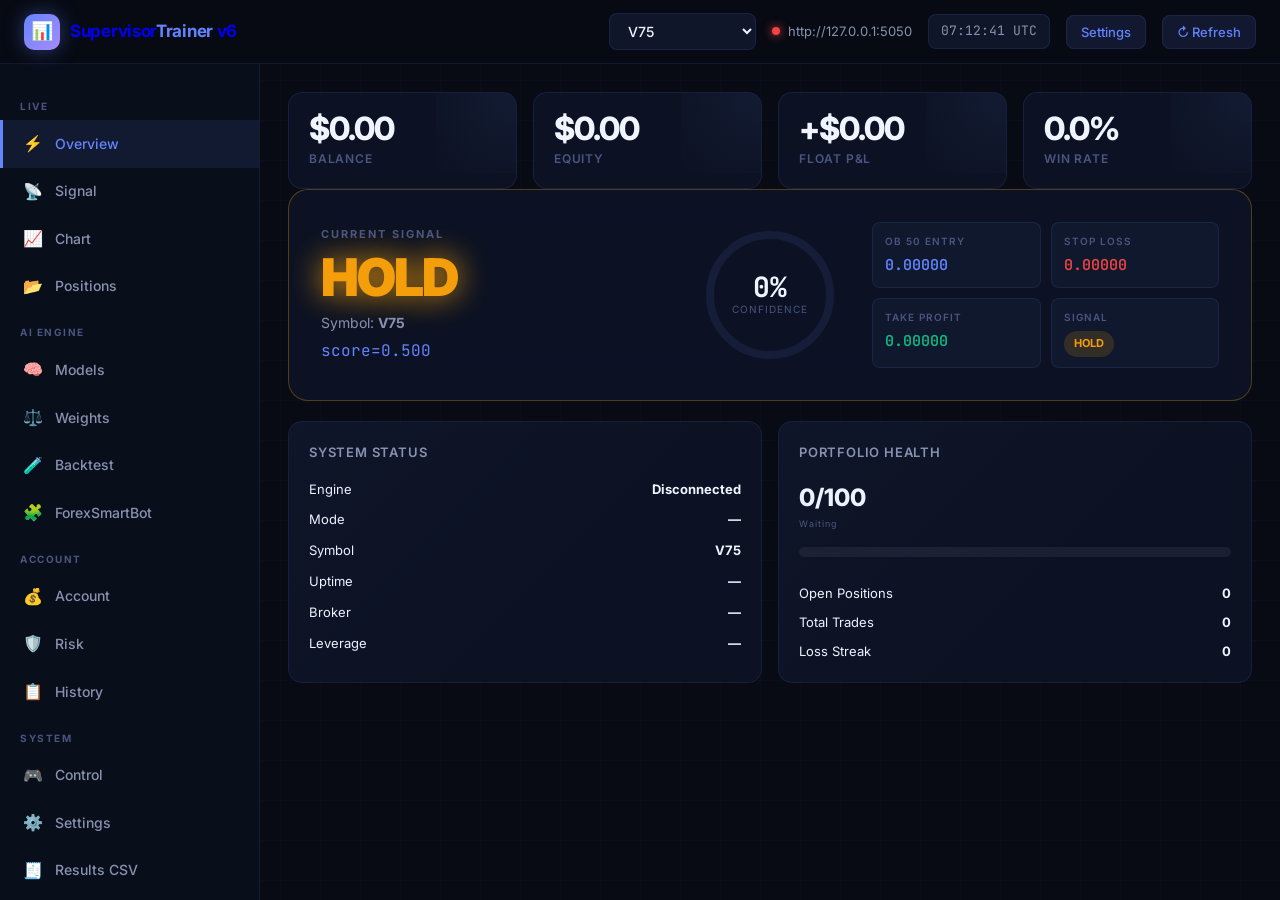
==== command_center.html @ 3c940764 "Add files via upload" ====
<!DOCTYPE html>
<html lang="en">
<head>
  <meta charset="UTF-8" />
  <meta name="viewport" content="width=device-width,initial-scale=1" />
  <title>SupervisorTrainer Command Center v6</title>
  <link rel="stylesheet" href="./style.css" />
</head>
<body>
  <nav class="navbar">
    <button class="nav-hamburger" aria-label="menu">☰</button>
    <a href="#" class="nav-logo">
      <div class="nav-logo-icon">📊</div>
      <div class="nav-logo-text">Supervisor<span>Trainer</span> v6</div>
    </a>
    <div class="nav-spacer"></div>
    <select id="nav-symbol-select" class="nav-symbol-select">
      <optgroup label="Forex">
        <option value="EURUSD">EURUSD</option><option value="GBPUSD">GBPUSD</option><option value="USDJPY">USDJPY</option><option value="GBPJPY">GBPJPY</option><option value="AUDUSD">AUDUSD</option><option value="USDCAD">USDCAD</option><option value="USDCHF">USDCHF</option><option value="NZDUSD">NZDUSD</option><option value="EURJPY">EURJPY</option><option value="EURGBP">EURGBP</option><option value="EURAUD">EURAUD</option><option value="GBPCHF">GBPCHF</option>
      </optgroup>
      <optgroup label="Metals">
        <option value="XAUUSD">XAUUSD</option><option value="XAGUSD">XAGUSD</option>
      </optgroup>
      <optgroup label="Crypto">
        <option value="BTCUSD">BTCUSD</option><option value="ETHUSD">ETHUSD</option><option value="LTCUSD">LTCUSD</option><option value="XRPUSD">XRPUSD</option><option value="SOLUSD">SOLUSD</option>
      </optgroup>
      <optgroup label="Synthetics">
        <option value="V10">V10</option><option value="V25">V25</option><option value="V50">V50</option><option value="V75" selected>V75</option><option value="V100">V100</option><option value="CRASH300">CRASH300</option><option value="BOOM300">BOOM300</option><option value="CRASH500">CRASH500</option><option value="BOOM500">BOOM500</option><option value="CRASH1000">CRASH1000</option><option value="BOOM1000">BOOM1000</option>
      </optgroup>
    </select>
    <div class="nav-status"><span class="nav-dot"></span><span id="bridge-url">http://127.0.0.1:5050</span></div>
    <div class="nav-time" id="nav-time">--:--:-- UTC</div>
    <button class="nav-refresh-btn" id="nav-settings-btn">Settings</button>
    <button class="nav-refresh-btn" id="refresh-btn">↻ Refresh</button>
  </nav>

  <aside class="sidebar">
    <div class="sidebar-section-label">Live</div>
    <div class="sidebar-item active" data-section="section-overview"><span class="si-icon">⚡</span>Overview</div>
    <div class="sidebar-item" data-section="section-signal"><span class="si-icon">📡</span>Signal</div>
    <div class="sidebar-item" data-section="section-chart"><span class="si-icon">📈</span>Chart</div>
    <div class="sidebar-item" data-section="section-positions"><span class="si-icon">📂</span>Positions</div>

    <div class="sidebar-section-label">AI Engine</div>
    <div class="sidebar-item" data-section="section-models"><span class="si-icon">🧠</span>Models</div>
    <div class="sidebar-item" data-section="section-weights"><span class="si-icon">⚖️</span>Weights</div>
    <div class="sidebar-item" data-section="section-backtest"><span class="si-icon">🧪</span>Backtest</div>
    <div class="sidebar-item" data-section="section-forexsmartbot"><span class="si-icon">🧩</span>ForexSmartBot</div>

    <div class="sidebar-section-label">Account</div>
    <div class="sidebar-item" data-section="section-account"><span class="si-icon">💰</span>Account</div>
    <div class="sidebar-item" data-section="section-risk"><span class="si-icon">🛡️</span>Risk</div>
    <div class="sidebar-item" data-section="section-history"><span class="si-icon">📋</span>History</div>

    <div class="sidebar-section-label">System</div>
    <div class="sidebar-item" data-section="section-control"><span class="si-icon">🎮</span>Control</div>
    <div class="sidebar-item" data-section="section-settings"><span class="si-icon">⚙️</span>Settings</div>
    <div class="sidebar-item" data-section="section-results"><span class="si-icon">🧾</span>Results CSV</div>
    <div class="sidebar-item" data-section="section-log"><span class="si-icon">🖥️</span>Log</div>
    <div class="sidebar-footer"><div class="sidebar-version">Fast Poll: 2s</div></div>
  </aside>

  <main class="main">
    <section id="section-overview" class="section active">
      <div class="grid-4">
        <div class="stat-tile"><div class="stat-tile-val" id="acc-balance">$0.00</div><div class="stat-tile-label">Balance</div></div>
        <div class="stat-tile"><div class="stat-tile-val" id="acc-equity">$0.00</div><div class="stat-tile-label">Equity</div></div>
        <div class="stat-tile"><div class="stat-tile-val pos" id="acc-float">+$0.00</div><div class="stat-tile-label">Float P&amp;L</div></div>
        <div class="stat-tile"><div class="stat-tile-val" id="risk-winrate">0.0%</div><div class="stat-tile-label">Win Rate</div></div>
      </div>

      <div class="hero-card hold-glow">
        <div class="hero-grid">
          <div class="hero-left">
            <div class="hero-label">Current Signal</div>
            <div class="hero-signal HOLD" id="hero-signal-text">HOLD</div>
            <div class="hero-sub">Symbol: <b id="signal-symbol">V75</b></div>
            <div class="hero-score-big" id="hero-score-big">score=0.500</div>
          </div>
          <div class="hero-center">
            <div class="conf-ring-wrap">
              <svg viewBox="0 0 140 140">
                <circle class="conf-ring-bg" cx="70" cy="70" r="60"></circle>
                <circle id="conf-ring-fill" class="conf-ring-fill yellow" cx="70" cy="70" r="60"></circle>
              </svg>
              <div class="conf-ring-inner">
                <div class="conf-ring-pct" id="conf-ring-pct">0%</div>
                <div class="conf-ring-label">CONFIDENCE</div>
              </div>
            </div>
          </div>
          <div class="hero-right">
            <div class="ict-grid">
              <div class="ict-item"><div class="ict-item-label">OB 50 ENTRY</div><div class="ict-item-val accent" id="signal-ob50">0.00000</div></div>
              <div class="ict-item"><div class="ict-item-label">STOP LOSS</div><div class="ict-item-val red" id="signal-sl">0.00000</div></div>
              <div class="ict-item"><div class="ict-item-label">TAKE PROFIT</div><div class="ict-item-val green" id="signal-tp">0.00000</div></div>
              <div class="ict-item"><div class="ict-item-label">SIGNAL</div><div id="signal-badge"><span class="badge hold">HOLD</span></div></div>
            </div>
          </div>
        </div>
      </div>

      <div class="grid-2">
        <div class="card">
          <div class="card-header"><div class="card-title">System Status</div></div>
          <div style="display:grid;gap:10px;font-size:13px">
            <div style="display:flex;justify-content:space-between"><span>Engine</span><b id="status-engine">—</b></div>
            <div style="display:flex;justify-content:space-between"><span>Mode</span><b id="status-mode">—</b></div>
            <div style="display:flex;justify-content:space-between"><span>Symbol</span><b id="status-symbol">—</b></div>
            <div style="display:flex;justify-content:space-between"><span>Uptime</span><b id="status-uptime">—</b></div>
            <div style="display:flex;justify-content:space-between"><span>Broker</span><b id="acc-broker">—</b></div>
            <div style="display:flex;justify-content:space-between"><span>Leverage</span><b id="acc-leverage">—</b></div>
          </div>
        </div>
        <div class="card">
          <div class="card-header"><div class="card-title">Portfolio Health</div></div>
          <div class="health-ring-wrap">
            <div style="flex:1">
              <div class="health-score-num" id="health-score">0/100</div>
              <div class="health-score-lbl" id="health-status">Waiting</div>
              <div class="progress-wrap"><div class="progress-track"><div id="health-bar" class="progress-fill" style="width:0%"></div></div></div>
            </div>
          </div>
          <div style="display:grid;gap:8px;font-size:13px;margin-top:10px">
            <div style="display:flex;justify-content:space-between"><span>Open Positions</span><b id="risk-openpos">0</b></div>
            <div style="display:flex;justify-content:space-between"><span>Total Trades</span><b id="risk-trades">0</b></div>
            <div style="display:flex;justify-content:space-between"><span>Loss Streak</span><b id="risk-streak">0</b></div>
          </div>
        </div>
      </div>
    </section>

    <section id="section-signal" class="section">
      <div class="grid-2">
        <div class="card"><div class="card-header"><div class="card-title">ICT Levels</div></div>
          <div class="grid-2">
            <div class="ict-item"><div class="ict-item-label">OB TOP</div><div class="ict-item-val" id="ict-obtop">0.00000</div></div>
            <div class="ict-item"><div class="ict-item-label">OB BOTTOM</div><div class="ict-item-val" id="ict-obbot">0.00000</div></div>
            <div class="ict-item"><div class="ict-item-label">OB 50</div><div class="ict-item-val accent" id="ict-ob50">0.00000</div></div>
            <div class="ict-item"><div class="ict-item-label">FVG TOP</div><div class="ict-item-val" id="ict-fvgtop">0.00000</div></div>
            <div class="ict-item"><div class="ict-item-label">FVG BOTTOM</div><div class="ict-item-val" id="ict-fvgbot">0.00000</div></div>
            <div class="ict-item"><div class="ict-item-label">BOS</div><div class="ict-item-val yellow" id="ict-bos">—</div></div>
            <div class="ict-item"><div class="ict-item-label">SL</div><div class="ict-item-val red" id="ict-sl">0.00000</div></div>
            <div class="ict-item"><div class="ict-item-label">TP</div><div class="ict-item-val green" id="ict-tp">0.00000</div></div>
          </div>
        </div>
        <div class="card"><div class="card-header"><div class="card-title">Model Confidence</div></div><div id="model-confidence"></div></div>
      </div>
    </section>

    <section id="section-chart" class="section">
      <div class="card">
        <div class="card-header">
          <div class="card-title">Deriv Chart - Auto switches with selected market</div>
          <button class="btn btn-ghost btn-sm" id="chart-save-template-btn">Save Template</button>
          <button class="btn btn-ghost btn-sm" id="chart-download-template-btn">Download Template</button>
          <label class="btn btn-ghost btn-sm chart-upload-btn">
            Upload Template
            <input type="file" id="chart-upload-template-input" accept=".json,application/json" />
          </label>
          <button class="btn btn-primary btn-sm" id="chart-open-new-tab-btn">Open Deriv</button>
        </div>
        <p class="chart-note">For cross-device drawings, paste your Deriv shared layout URL in Settings. This dashboard will keep and restore it.</p>
        <div class="chart-wrap">
          <iframe id="deriv-chart-frame" title="Deriv Chart" loading="lazy" referrerpolicy="strict-origin-when-cross-origin"></iframe>
        </div>
        <div class="manual-warning">Manual trading is at your own risk. Rule #1: risk management first.</div>
        <div class="grid-2" style="margin-top:12px">
          <div class="card">
            <div class="card-header"><div class="card-title">Manual Trading</div></div>
            <div class="form-group"><label class="form-label">Side</label><input class="form-input" id="manual-side-label" value="BUY" readonly /></div>
            <div class="form-group"><label class="form-label">Lot</label><input class="form-input" id="manual-lot" type="number" step="0.01" value="0.01" /></div>
            <div class="form-group"><label class="form-label">Entry</label><input class="form-input" id="manual-entry" type="number" step="0.00001" /></div>
            <div class="form-group"><label class="form-label">Stop Loss</label><input class="form-input" id="manual-sl" type="number" step="0.00001" /></div>
            <div class="form-group"><label class="form-label">Take Profit</label><input class="form-input" id="manual-tp" type="number" step="0.00001" /></div>
            <div class="btn-row">
              <button class="btn btn-primary" id="manual-buy-btn">Manual Buy</button>
              <button class="btn btn-danger" id="manual-sell-btn">Manual Sell</button>
              <button class="btn btn-ghost" id="manual-reset-lines-btn">Reset Drag Lines</button>
            </div>
          </div>
          <div class="card">
            <div class="card-header"><div class="card-title">Drag SL / TP</div></div>
            <div id="manual-drag-board" class="manual-drag-board">
              <div class="drag-line drag-entry" id="drag-entry-line">ENTRY</div>
              <div class="drag-line drag-sl" id="drag-sl-line">SL</div>
              <div class="drag-line drag-tp" id="drag-tp-line">TP</div>
            </div>
            <p class="chart-note">Buy mode: drag SL below and TP above entry. Sell mode: opposite direction.</p>
          </div>
        </div>
        <div class="card" style="margin-top:12px">
          <div class="card-header"><div class="card-title">Trades On This Chart Symbol</div></div>
          <div class="table-wrap"><table class="data-table"><thead><tr><th>Ticket</th><th>Type</th><th>Entry</th><th>SL</th><th>TP</th><th>P&amp;L</th></tr></thead><tbody id="chart-positions-tbody"></tbody></table></div>
        </div>
      </div>
    </section>

    <section id="section-positions" class="section">
      <div class="card"><div class="card-header"><div class="card-title">Open Positions</div><button class="btn btn-danger btn-sm" data-action="close-all">Close All</button></div>
        <div class="table-wrap"><table class="data-table"><thead><tr><th>Ticket</th><th>Symbol</th><th>Type</th><th>Lot</th><th>Entry</th><th>SL / TP</th><th>P&amp;L</th></tr></thead><tbody id="positions-tbody"></tbody></table></div>
      </div>
    </section>

    <section id="section-models" class="section"><div class="card"><div class="card-header"><div class="card-title">AI Models</div><button class="btn btn-primary btn-sm" data-action="retrain">Retrain</button></div><div id="models-grid" class="grid-auto"></div></div></section>
    <section id="section-weights" class="section"><div class="card"><div class="card-header"><div class="card-title">Weights</div><button class="btn btn-ghost btn-sm" data-action="reset-weights">Reset Weights</button></div><div id="weights-list"></div></div></section>

    <section id="section-backtest" class="section">
      <div class="card"><div class="card-header"><div class="card-title">Backtest</div></div>
        <div class="form-group"><label class="form-label">Symbol</label><select id="bt-symbol-input" class="form-select"><option>EURUSD</option><option>GBPUSD</option><option>XAUUSD</option><option>BTCUSD</option><option>V75</option><option>CRASH500</option><option>BOOM500</option></select></div>
        <div class="form-group"><label class="form-label">Days</label><input class="form-input" id="bt-days-input" type="number" value="30"></div>
        <button class="btn btn-primary" data-action="run-backtest">Run Backtest</button>
        <div class="progress-wrap"><div class="progress-label"><span id="backtest-status">idle</span><span id="backtest-progress">0%</span></div><div class="progress-track"><div class="progress-fill" id="backtest-bar" style="width:0%"></div></div></div>
        <div class="grid-4">
          <div class="stat-tile"><div class="stat-tile-val" id="bt-symbol">—</div><div class="stat-tile-label">Symbol</div></div>
          <div class="stat-tile"><div class="stat-tile-val" id="bt-days">—</div><div class="stat-tile-label">Days</div></div>
          <div class="stat-tile"><div class="stat-tile-val" id="bt-trades">—</div><div class="stat-tile-label">Trades</div></div>
          <div class="stat-tile"><div class="stat-tile-val" id="bt-winrate">—</div><div class="stat-tile-label">Win Rate</div></div>
          <div class="stat-tile"><div class="stat-tile-val" id="bt-roi">—</div><div class="stat-tile-label">ROI</div></div>
          <div class="stat-tile"><div class="stat-tile-val" id="bt-maxdd">—</div><div class="stat-tile-label">Max DD</div></div>
          <div class="stat-tile"><div class="stat-tile-val" id="bt-sharpe">—</div><div class="stat-tile-label">Sharpe</div></div>
        </div>
      </div>
    </section>

    <section id="section-forexsmartbot" class="section">
      <div class="card">
        <div class="card-header">
          <div class="card-title">ForexSmartBot</div>
          <a id="forexsmartbot-open-link" class="btn btn-ghost btn-sm" href="http://127.0.0.1:8080/" target="_blank" rel="noreferrer">Open Full View</a>
        </div>
        <div class="subtle-note">Shared dashboard stack: same bridge, same models, separate app section.</div>
        <div class="iframe-shell">
          <iframe id="forexsmartbot-frame" title="ForexSmartBot dashboard" loading="lazy"></iframe>
        </div>
      </div>
    </section>

    <section id="section-account" class="section"><div class="grid-4">
      <div class="stat-tile"><div class="stat-tile-val" id="acc-balance2">$0.00</div><div class="stat-tile-label">Balance</div></div>
      <div class="stat-tile"><div class="stat-tile-val" id="acc-equity2">$0.00</div><div class="stat-tile-label">Equity</div></div>
      <div class="stat-tile"><div class="stat-tile-val" id="acc-float2">+$0.00</div><div class="stat-tile-label">Float</div></div>
      <div class="stat-tile"><div class="stat-tile-val" id="acc-margin">$0.00</div><div class="stat-tile-label">Margin</div></div>
      <div class="stat-tile"><div class="stat-tile-val" id="acc-marginlevel">0%</div><div class="stat-tile-label">Margin Level</div></div>
      <div class="stat-tile"><div class="stat-tile-val" id="risk-dailypnl">$0.00</div><div class="stat-tile-label">Daily P&amp;L</div></div>
    </div></section>

    <section id="section-risk" class="section"><div class="grid-2"><div class="card"><div class="card-header"><div class="card-title">Risk Settings</div></div><div style="display:grid;gap:10px"><div style="display:flex;justify-content:space-between"><span>Risk / Trade</span><b id="risk-pct">1.0%</b></div><div style="display:flex;justify-content:space-between"><span>Daily Limit</span><b id="risk-daily">5.0%</b></div><div style="display:flex;justify-content:space-between"><span>Max Drawdown</span><b id="risk-maxdd">10.0%</b></div></div></div><div class="card"><div class="card-header"><div class="card-title">Lot Calculator</div></div><div class="form-group"><label class="form-label">Balance</label><input class="form-input" type="number" id="calc-balance" value="10000"></div><div class="form-group"><label class="form-label">Risk %</label><input class="form-input" type="number" id="calc-risk" value="1"></div><div class="form-group"><label class="form-label">SL (pips)</label><input class="form-input" type="number" id="calc-sl" value="20"></div><button class="btn btn-primary btn-sm" onclick="calcLot()">Calculate</button><div id="calc-result" style="margin-top:12px;font-size:20px;font-weight:800"></div></div></div></section>

    <section id="section-history" class="section"><div class="card"><div class="card-header"><div class="card-title">History</div></div><div class="table-wrap"><table class="data-table"><thead><tr><th>Date</th><th>Symbol</th><th>Type</th><th>Lot</th><th>P&amp;L</th><th>Ticket</th><th>Note</th></tr></thead><tbody id="history-tbody"></tbody></table></div></div></section>

    <section id="section-control" class="section"><div class="grid-2">
      <div class="card"><div class="card-header"><div class="card-title">Trading Control</div></div><div class="btn-row"><button class="btn btn-primary" data-action="start-trading">Start</button><button class="btn btn-danger" data-action="stop-trading">Stop</button><button class="btn btn-ghost" data-action="pause">Pause</button><button class="btn btn-ghost" data-action="resume">Resume</button></div></div>
      <div class="card"><div class="card-header"><div class="card-title">Mode</div></div><div class="btn-row"><button class="btn btn-primary" data-action="mode-auto">Full Auto</button><button class="btn btn-ghost" data-action="mode-semi">Signal Only</button><button class="btn btn-ghost" data-action="mode-off">Off</button></div></div>
    </div></section>

    <section id="section-settings" class="section">
      <div class="grid-2">
        <div class="card">
          <div class="card-header"><div class="card-title">Backend Connection</div></div>
          <div class="form-group">
            <label class="form-label" for="settings-bridge-url">Bridge URL / Backend Key</label>
            <input class="form-input" id="settings-bridge-url" type="text" placeholder="https://your-cloudflare-url" />
          </div>
          <div class="form-group">
            <label class="form-label" for="settings-broker-select">Broker Mode</label>
            <select class="form-select" id="settings-broker-select">
              <option value="auto">Auto Detect (Recommended)</option>
              <option value="mt5">MetaTrader 5</option>
              <option value="deriv">Deriv</option>
            </select>
          </div>
          <div class="btn-row">
            <button class="btn btn-primary" id="settings-connect-toggle">Connect</button>
            <button class="btn btn-ghost" id="settings-save-btn">Save URL</button>
          </div>
          <div class="settings-state-grid">
            <div><span class="settings-k">Connection</span><b id="settings-connect-state">Disconnected</b></div>
            <div><span class="settings-k">Backend</span><b id="settings-backend-state">Unknown</b></div>
            <div><span class="settings-k">Last Sync</span><b id="settings-last-sync">Never</b></div>
            <div><span class="settings-k">Polling</span><b id="settings-poll-rate">2000 ms</b></div>
          </div>
          <label class="settings-check">
            <input id="settings-auto-symbol" type="checkbox" checked />
            <span>Auto sync selected symbol from backend / ingest</span>
          </label>
        </div>

        <div class="card">
          <div class="card-header"><div class="card-title">MT5 + Chart Sync</div></div>
          <div class="settings-state-grid">
            <div><span class="settings-k">MT Link</span><b id="settings-mt-link">Waiting</b></div>
            <div><span class="settings-k">MT Symbol</span><b id="settings-mt-symbol">-</b></div>
            <div><span class="settings-k">Ingest Bars</span><b id="settings-ingest-bars">0</b></div>
            <div><span class="settings-k">Ingest Time</span><b id="settings-ingest-time">-</b></div>
          </div>
          <div class="form-group">
            <label class="form-label" for="settings-deriv-layout-url">Deriv Shared Layout URL (optional)</label>
            <input class="form-input" id="settings-deriv-layout-url" type="text" placeholder="https://charts.deriv.com/deriv?t=..." />
          </div>
          <div class="btn-row">
            <button class="btn btn-ghost" id="settings-apply-layout-btn">Apply Layout URL</button>
          </div>
        </div>
      </div>
    </section>

    <section id="section-results" class="section"><div class="card"><div class="card-header"><div class="card-title">Supervisor Results CSV</div></div><div class="table-wrap"><table class="data-table"><thead><tr><th>Step</th><th>Date</th><th>Close</th><th>Ensemble</th><th>Signal</th><th>Actual</th></tr></thead><tbody id="results-tbody"></tbody></table></div></div></section>
    <section id="section-log" class="section"><div class="card"><div class="card-header"><div class="card-title">System Log</div></div><div class="log-terminal" id="log-terminal"></div></div></section>
  </main>

  <div id="model-info-modal" class="modal-backdrop">
    <div class="modal-card">
      <div class="modal-header">
        <h3 id="model-info-title">Model Info</h3>
        <button class="btn btn-ghost btn-sm" id="model-info-close-btn">Close</button>
      </div>
      <p id="model-info-body" class="modal-body"></p>
    </div>
  </div>

  <script src="./app.js"></script>
</body>
</html>
---- style.css ----
/* ═══════════════════════════════════════════════════
   SupervisorTrainer — Command Center v5
   Stack App Theme: Dark glass morphism
═══════════════════════════════════════════════════ */

/* ── Google Fonts ── */
@import url('https://fonts.googleapis.com/css2?family=Inter:wght@300;400;500;600;700;800;900&family=JetBrains+Mono:wght@400;500;600&display=swap');

/* ── CSS Variables ── */
:root {
  --bg-base:      #080b14;
  --bg-card:      rgba(14, 20, 38, 0.85);
  --bg-card2:     rgba(20, 28, 52, 0.70);
  --bg-sidebar:   rgba(10, 15, 28, 0.97);
  --bg-nav:       rgba(8, 11, 20, 0.98);
  --border:       rgba(99, 132, 255, 0.12);
  --border-glow:  rgba(99, 132, 255, 0.35);
  --accent:       #6384ff;
  --accent2:      #a78bfa;
  --accent3:      #34d399;
  --green:        #10b981;
  --green-glow:   rgba(16,185,129,0.25);
  --red:          #ef4444;
  --red-glow:     rgba(239,68,68,0.25);
  --yellow:       #f59e0b;
  --yellow-glow:  rgba(245,158,11,0.20);
  --blue:         #3b82f6;
  --text-primary: #f0f4ff;
  --text-sec:     #8892b0;
  --text-muted:   #4a5580;
  --mono:         'JetBrains Mono', monospace;
  --sans:         'Inter', sans-serif;
  --sidebar-w:    260px;
  --nav-h:        64px;
  --radius:       14px;
  --radius-sm:    8px;
  --shadow:       0 8px 32px rgba(0,0,0,0.5);
  --glow-accent:  0 0 30px rgba(99,132,255,0.15);
}

/* ── Reset ── */
*, *::before, *::after { box-sizing: border-box; margin: 0; padding: 0; }
html { scroll-behavior: smooth; }
body {
  font-family: var(--sans);
  background: var(--bg-base);
  color: var(--text-primary);
  min-height: 100vh;
  overflow-x: hidden;
  line-height: 1.6;
}

/* ── Scrollbar ── */
::-webkit-scrollbar { width: 6px; height: 6px; }
::-webkit-scrollbar-track { background: transparent; }
::-webkit-scrollbar-thumb { background: rgba(99,132,255,0.3); border-radius: 3px; }
::-webkit-scrollbar-thumb:hover { background: var(--accent); }

/* ── Background Grid ── */
body::before {
  content: '';
  position: fixed; inset: 0; z-index: 0;
  background-image:
    linear-gradient(rgba(99,132,255,0.03) 1px, transparent 1px),
    linear-gradient(90deg, rgba(99,132,255,0.03) 1px, transparent 1px);
  background-size: 40px 40px;
  pointer-events: none;
}

/* ════════════════════════════════════════
   TOP NAVBAR
════════════════════════════════════════ */
.navbar {
  position: fixed; top: 0; left: 0; right: 0;
  height: var(--nav-h); z-index: 1000;
  background: var(--bg-nav);
  border-bottom: 1px solid var(--border);
  display: flex; align-items: center;
  padding: 0 24px; gap: 16px;
  backdrop-filter: blur(20px);
  -webkit-backdrop-filter: blur(20px);
}

.nav-logo {
  display: flex; align-items: center; gap: 10px;
  text-decoration: none;
  flex-shrink: 0;
}
.nav-logo-icon {
  width: 36px; height: 36px; border-radius: 10px;
  background: linear-gradient(135deg, var(--accent), var(--accent2));
  display: flex; align-items: center; justify-content: center;
  font-size: 18px; box-shadow: 0 0 20px rgba(99,132,255,0.4);
}
.nav-logo-text { font-size: 17px; font-weight: 700; letter-spacing: -0.3px; }
.nav-logo-text span { color: var(--accent); }

.nav-spacer { flex: 1; }

.nav-symbol-select {
  background: var(--bg-card2);
  border: 1px solid var(--border);
  color: var(--text-primary);
  padding: 8px 14px;
  border-radius: var(--radius-sm);
  font-family: var(--sans); font-size: 14px; font-weight: 500;
  cursor: pointer; outline: none;
  transition: border-color 0.2s;
}
.nav-symbol-select:hover { border-color: var(--accent); }

.nav-status {
  display: flex; align-items: center; gap: 8px;
  font-size: 13px; color: var(--text-sec);
}
.nav-dot {
  width: 8px; height: 8px; border-radius: 50%;
  background: var(--green);
  box-shadow: 0 0 8px var(--green);
  animation: pulse-dot 2s ease-in-out infinite;
}
@keyframes pulse-dot {
  0%,100% { opacity:1; transform:scale(1); }
  50% { opacity:0.6; transform:scale(1.3); }
}

.nav-refresh-btn {
  background: rgba(99,132,255,0.12);
  border: 1px solid var(--border);
  color: var(--accent);
  padding: 8px 14px; border-radius: var(--radius-sm);
  font-size: 13px; font-weight: 500; cursor: pointer;
  transition: all 0.2s; font-family: var(--sans);
}
.nav-refresh-btn:hover {
  background: rgba(99,132,255,0.22);
  border-color: var(--accent);
  box-shadow: var(--glow-accent);
}

.subtle-note {
  color: var(--text-sec);
  font-size: 13px;
  margin-bottom: 14px;
}

.iframe-shell {
  border: 1px solid var(--border);
  border-radius: var(--radius);
  overflow: hidden;
  background: rgba(8, 11, 20, 0.85);
  min-height: 820px;
}

.iframe-shell iframe {
  width: 100%;
  min-height: 820px;
  border: 0;
  background: transparent;
}

.nav-time {
  font-family: var(--mono); font-size: 13px;
  color: var(--text-sec);
  background: var(--bg-card2);
  padding: 6px 12px; border-radius: var(--radius-sm);
  border: 1px solid var(--border);
}

/* hamburger */
.nav-hamburger {
  display: none; background: none; border: none;
  color: var(--text-primary); font-size: 22px;
  cursor: pointer; padding: 4px; margin-right: 8px;
}

/* ════════════════════════════════════════
   SIDEBAR
════════════════════════════════════════ */
.sidebar {
  position: fixed;
  top: var(--nav-h); left: 0; bottom: 0;
  width: var(--sidebar-w); z-index: 900;
  background: var(--bg-sidebar);
  border-right: 1px solid var(--border);
  display: flex; flex-direction: column;
  padding: 20px 0;
  overflow-y: auto;
  transition: transform 0.3s ease;
}

.sidebar-section-label {
  font-size: 10px; font-weight: 700;
  letter-spacing: 1.5px; text-transform: uppercase;
  color: var(--text-muted); padding: 14px 20px 6px;
}

.sidebar-item {
  display: flex; align-items: center; gap: 12px;
  padding: 11px 20px; cursor: pointer;
  font-size: 14px; font-weight: 500;
  color: var(--text-sec);
  border-left: 3px solid transparent;
  transition: all 0.2s; text-decoration: none;
  position: relative;
}
.sidebar-item:hover {
  color: var(--text-primary);
  background: rgba(99,132,255,0.06);
  border-left-color: rgba(99,132,255,0.4);
}
.sidebar-item.active {
  color: var(--accent);
  background: rgba(99,132,255,0.10);
  border-left-color: var(--accent);
}
.sidebar-item .si-icon { font-size: 16px; width: 20px; text-align: center; }
.sidebar-item .si-badge {
  margin-left: auto; font-size: 11px; font-weight: 600;
  background: rgba(99,132,255,0.2); color: var(--accent);
  padding: 2px 7px; border-radius: 20px;
}
.sidebar-item .si-badge.green { background: rgba(16,185,129,0.2); color: var(--green); }
.sidebar-item .si-badge.red   { background: rgba(239,68,68,0.2);  color: var(--red); }

.sidebar-divider {
  height: 1px; background: var(--border);
  margin: 10px 20px;
}

.sidebar-footer {
  margin-top: auto; padding: 16px 20px;
  border-top: 1px solid var(--border);
}
.sidebar-version {
  font-size: 11px; color: var(--text-muted);
  font-family: var(--mono);
}

/* ════════════════════════════════════════
   MAIN CONTENT
════════════════════════════════════════ */
.main {
  margin-left: var(--sidebar-w);
  padding-top: var(--nav-h);
  min-height: 100vh;
  position: relative; z-index: 1;
}

.section {
  display: none; padding: 28px 28px 60px;
  animation: fadeIn 0.3s ease;
}
.section.active { display: block; }
@keyframes fadeIn { from { opacity:0; transform:translateY(8px); } to { opacity:1; transform:none; } }

.section-header {
  display: flex; align-items: center; gap: 12px;
  margin-bottom: 24px;
}
.section-title {
  font-size: 22px; font-weight: 800; letter-spacing: -0.5px;
}
.section-subtitle {
  font-size: 13px; color: var(--text-sec); margin-top: 2px;
}
.section-actions { margin-left: auto; display: flex; gap: 10px; }

/* ════════════════════════════════════════
   CARDS / GLASS PANELS
════════════════════════════════════════ */
.card {
  background: var(--bg-card);
  border: 1px solid var(--border);
  border-radius: var(--radius);
  padding: 20px;
  backdrop-filter: blur(12px);
  -webkit-backdrop-filter: blur(12px);
  transition: border-color 0.25s, box-shadow 0.25s;
  position: relative; overflow: hidden;
}
.card:hover {
  border-color: var(--border-glow);
  box-shadow: var(--glow-accent);
}
.card::before {
  content: '';
  position: absolute; inset: 0;
  background: linear-gradient(135deg, rgba(99,132,255,0.03) 0%, transparent 60%);
  pointer-events: none;
}

.card-header {
  display: flex; align-items: center; gap: 10px;
  margin-bottom: 16px;
}
.card-title {
  font-size: 13px; font-weight: 600;
  text-transform: uppercase; letter-spacing: 0.8px;
  color: var(--text-sec);
}
.card-badge {
  font-size: 11px; padding: 2px 8px; border-radius: 20px;
  font-weight: 600;
}

/* ── Grid layouts ── */
.grid-4 { display: grid; grid-template-columns: repeat(4,1fr); gap: 16px; }
.grid-3 { display: grid; grid-template-columns: repeat(3,1fr); gap: 16px; }
.grid-2 { display: grid; grid-template-columns: repeat(2,1fr); gap: 16px; }
.grid-auto { display: grid; grid-template-columns: repeat(auto-fill,minmax(280px,1fr)); gap: 16px; }

/* ════════════════════════════════════════
   HERO SIGNAL CARD
════════════════════════════════════════ */
.hero-card {
  background: var(--bg-card);
  border: 1px solid var(--border);
  border-radius: 20px;
  padding: 32px;
  position: relative; overflow: hidden;
  margin-bottom: 20px;
  backdrop-filter: blur(20px);
}
.hero-card.buy-glow  { border-color: rgba(16,185,129,0.4); box-shadow: 0 0 60px rgba(16,185,129,0.1); }
.hero-card.sell-glow { border-color: rgba(239,68,68,0.4);  box-shadow: 0 0 60px rgba(239,68,68,0.1); }
.hero-card.hold-glow { border-color: rgba(245,158,11,0.3); }

.hero-grid {
  display: grid; grid-template-columns: 1fr auto 1fr;
  align-items: center; gap: 32px;
}

.hero-left {}
.hero-label {
  font-size: 11px; font-weight: 700; letter-spacing: 2px;
  text-transform: uppercase; color: var(--text-muted); margin-bottom: 8px;
}
.hero-signal {
  font-size: 52px; font-weight: 900; line-height: 1;
  letter-spacing: -2px; margin-bottom: 8px;
}
.hero-signal.BUY  { color: var(--green);  text-shadow: 0 0 30px var(--green); }
.hero-signal.SELL { color: var(--red);    text-shadow: 0 0 30px var(--red); }
.hero-signal.HOLD { color: var(--yellow); text-shadow: 0 0 30px var(--yellow); }

.hero-sub { font-size: 14px; color: var(--text-sec); }
.hero-score-big {
  font-family: var(--mono); font-size: 16px;
  color: var(--accent); margin-top: 4px;
}

/* Confidence ring */
.hero-center { display: flex; justify-content: center; }
.conf-ring-wrap {
  position: relative; width: 140px; height: 140px;
}
.conf-ring-wrap svg { position: absolute; inset: 0; transform: rotate(-90deg); }
.conf-ring-bg { fill: none; stroke: rgba(99,132,255,0.1); stroke-width: 8; }
.conf-ring-fill {
  fill: none; stroke-width: 8; stroke-linecap: round;
  stroke-dasharray: 380; stroke-dashoffset: 380;
  transition: stroke-dashoffset 1.2s cubic-bezier(0.4,0,0.2,1);
}
.conf-ring-fill.green { stroke: var(--green); filter: drop-shadow(0 0 6px var(--green)); }
.conf-ring-fill.red   { stroke: var(--red);   filter: drop-shadow(0 0 6px var(--red)); }
.conf-ring-fill.yellow{ stroke: var(--yellow);filter: drop-shadow(0 0 6px var(--yellow)); }

.conf-ring-inner {
  position: absolute; inset: 0;
  display: flex; flex-direction: column;
  align-items: center; justify-content: center;
}
.conf-ring-pct {
  font-family: var(--mono); font-size: 28px; font-weight: 700;
  line-height: 1;
}
.conf-ring-label { font-size: 10px; color: var(--text-muted); letter-spacing: 1px; }

/* Hero right — ICT levels */
.hero-right {}
.ict-grid {
  display: grid; grid-template-columns: 1fr 1fr; gap: 10px;
}
.ict-item {
  background: rgba(99,132,255,0.05);
  border: 1px solid var(--border);
  border-radius: var(--radius-sm); padding: 10px 12px;
}
.ict-item-label {
  font-size: 10px; font-weight: 600; letter-spacing: 1px;
  text-transform: uppercase; color: var(--text-muted); margin-bottom: 4px;
}
.ict-item-val {
  font-family: var(--mono); font-size: 15px; font-weight: 600;
}
.ict-item-val.green { color: var(--green); }
.ict-item-val.red   { color: var(--red); }
.ict-item-val.accent{ color: var(--accent); }
.ict-item-val.yellow{ color: var(--yellow); }

/* ════════════════════════════════════════
   STAT TILES
════════════════════════════════════════ */
.stat-tile {
  background: var(--bg-card);
  border: 1px solid var(--border);
  border-radius: var(--radius); padding: 20px;
  display: flex; flex-direction: column;
  backdrop-filter: blur(12px);
  transition: all 0.25s; position: relative; overflow: hidden;
}
.stat-tile:hover { border-color: var(--border-glow); transform: translateY(-2px); }
.stat-tile-icon {
  font-size: 22px; margin-bottom: 12px;
  display: inline-flex; width: 44px; height: 44px;
  align-items: center; justify-content: center;
  border-radius: 10px; background: rgba(99,132,255,0.1);
}
.stat-tile-val {
  font-size: 32px; font-weight: 800; letter-spacing: -1px;
  line-height: 1; margin-bottom: 4px;
}
.stat-tile-label {
  font-size: 12px; color: var(--text-muted);
  text-transform: uppercase; letter-spacing: 0.8px; font-weight: 600;
}
.stat-tile-sub {
  font-size: 12px; color: var(--text-sec); margin-top: 6px;
}
.stat-tile-trend {
  margin-top: auto; padding-top: 12px;
  font-size: 12px; font-weight: 600;
}
.stat-tile-trend.up   { color: var(--green); }
.stat-tile-trend.down { color: var(--red); }

/* accent corner glow */
.stat-tile::after {
  content: '';
  position: absolute; top: 0; right: 0;
  width: 80px; height: 80px;
  background: radial-gradient(circle at top right, rgba(99,132,255,0.08), transparent);
  pointer-events: none;
}

/* ════════════════════════════════════════
   MODEL CARDS
════════════════════════════════════════ */
.model-card {
  background: var(--bg-card);
  border: 1px solid var(--border);
  border-radius: var(--radius); padding: 18px;
  transition: all 0.25s; cursor: pointer;
  position: relative;
}
.model-card:hover {
  border-color: var(--border-glow);
  transform: translateY(-3px);
  box-shadow: 0 12px 40px rgba(0,0,0,0.4), var(--glow-accent);
}
.model-card-top {
  display: flex; align-items: flex-start; gap: 12px; margin-bottom: 14px;
}
.model-card-icon {
  width: 40px; height: 40px; border-radius: 10px;
  display: flex; align-items: center; justify-content: center;
  font-size: 18px; flex-shrink: 0;
}
.model-card-name { font-size: 14px; font-weight: 700; }
.model-card-spec { font-size: 11px; color: var(--text-sec); margin-top: 2px; }
.model-card-action {
  margin-left: auto; font-size: 12px; font-weight: 700;
  padding: 4px 10px; border-radius: 20px;
}
.model-card-action.BUY  { background: rgba(16,185,129,0.15); color: var(--green); }
.model-card-action.SELL { background: rgba(239,68,68,0.15);  color: var(--red); }
.model-card-action.HOLD { background: rgba(245,158,11,0.15); color: var(--yellow); }

.model-bar-wrap { margin-bottom: 12px; }
.model-bar-label {
  display: flex; justify-content: space-between;
  font-size: 11px; color: var(--text-muted); margin-bottom: 5px;
}
.model-bar-track {
  height: 6px; background: rgba(255,255,255,0.06);
  border-radius: 3px; overflow: hidden; position: relative;
}
.model-bar-fill {
  height: 100%; border-radius: 3px;
  transition: width 1s cubic-bezier(0.4,0,0.2,1);
}
.model-bar-fill.green  { background: linear-gradient(90deg,var(--green),#6ee7b7); }
.model-bar-fill.red    { background: linear-gradient(90deg,var(--red),#fca5a5); }
.model-bar-fill.yellow { background: linear-gradient(90deg,var(--yellow),#fcd34d); }
.model-bar-fill.accent { background: linear-gradient(90deg,var(--accent),var(--accent2)); }

.model-card-footer {
  display: flex; justify-content: space-between; align-items: center;
  padding-top: 12px; border-top: 1px solid var(--border);
  font-size: 11px; color: var(--text-muted);
}
.model-card-weight { font-family: var(--mono); color: var(--accent); font-weight: 600; }
.model-card-acc { font-family: var(--mono); }

/* ════════════════════════════════════════
   MANAGER STATUS BAR
════════════════════════════════════════ */
.manager-row {
  display: grid; grid-template-columns: repeat(4,1fr); gap: 14px;
  margin-bottom: 24px;
}
.manager-tile {
  background: var(--bg-card);
  border: 1px solid var(--border);
  border-radius: var(--radius); padding: 16px;
  display: flex; align-items: center; gap: 14px;
  transition: all 0.2s;
}
.manager-tile:hover { border-color: var(--border-glow); }
.manager-tile-icon {
  font-size: 24px; width: 48px; height: 48px;
  display: flex; align-items: center; justify-content: center;
  border-radius: 12px; flex-shrink: 0;
}
.manager-tile-name { font-size: 14px; font-weight: 700; }
.manager-tile-role { font-size: 11px; color: var(--text-muted); }
.manager-tile-status {
  margin-left: auto; font-size: 11px; font-weight: 600;
  padding: 3px 9px; border-radius: 20px;
}
.manager-tile-status.online  { background: rgba(16,185,129,0.15); color: var(--green); }
.manager-tile-status.offline { background: rgba(239,68,68,0.15);  color: var(--red); }

/* ════════════════════════════════════════
   TABLE
════════════════════════════════════════ */
.data-table {
  width: 100%; border-collapse: collapse;
  font-size: 13px;
}
.data-table thead tr {
  border-bottom: 1px solid var(--border);
}
.data-table th {
  text-align: left; padding: 10px 14px;
  font-size: 11px; font-weight: 700;
  text-transform: uppercase; letter-spacing: 0.8px;
  color: var(--text-muted);
}
.data-table td {
  padding: 12px 14px;
  border-bottom: 1px solid rgba(99,132,255,0.06);
  font-family: var(--mono); font-size: 13px;
}
.data-table tbody tr { transition: background 0.15s; }
.data-table tbody tr:hover { background: rgba(99,132,255,0.04); }
.data-table .badge {
  display: inline-block; font-size: 11px; font-weight: 700;
  padding: 3px 9px; border-radius: 20px;
}
.data-table .badge.buy  { background: rgba(16,185,129,0.15); color: var(--green); }
.data-table .badge.sell { background: rgba(239,68,68,0.15);  color: var(--red); }
.data-table .badge.hold { background: rgba(245,158,11,0.15); color: var(--yellow); }
.data-table .badge.live { background: rgba(99,132,255,0.15); color: var(--accent); }
.data-table .pos { color: var(--green); }
.data-table .neg { color: var(--red); }

.badge {
  display: inline-flex;
  align-items: center;
  justify-content: center;
  font-size: 11px;
  font-weight: 700;
  padding: 4px 10px;
  border-radius: 20px;
}
.badge.buy  { background: rgba(16,185,129,0.15); color: var(--green); }
.badge.sell { background: rgba(239,68,68,0.15);  color: var(--red); }
.badge.hold { background: rgba(245,158,11,0.15); color: var(--yellow); }

/* ════════════════════════════════════════
   LOG TERMINAL
════════════════════════════════════════ */
.log-terminal {
  background: #050810;
  border: 1px solid var(--border);
  border-radius: var(--radius);
  padding: 16px; height: 340px;
  overflow-y: auto; font-family: var(--mono);
  font-size: 12px; line-height: 1.7;
}
.log-entry { display: flex; gap: 10px; }
.log-time  { color: var(--text-muted); flex-shrink: 0; }
.log-text.info    { color: #a0aec0; }
.log-text.success { color: var(--green); }
.log-text.warn    { color: var(--yellow); }
.log-text.error   { color: var(--red); }
.log-text.trade   { color: var(--accent); font-weight: 600; }
.log-text.head    { color: var(--accent2); }

/* ════════════════════════════════════════
   WEIGHT BARS
════════════════════════════════════════ */
.weight-row {
  display: flex; align-items: center; gap: 12px;
  padding: 10px 0; border-bottom: 1px solid rgba(99,132,255,0.06);
}
.weight-row:last-child { border-bottom: none; }
.weight-name { width: 180px; font-size: 13px; font-weight: 500; flex-shrink: 0; }
.weight-bar  { flex: 1; height: 8px; background: rgba(255,255,255,0.05); border-radius: 4px; overflow: hidden; }
.weight-fill { height: 100%; border-radius: 4px; transition: width 1s ease; }
.weight-pct  { width: 50px; text-align: right; font-family: var(--mono); font-size: 13px; color: var(--accent); }
.weight-trades{ width: 70px; text-align: right; font-size: 12px; color: var(--text-muted); }

/* ════════════════════════════════════════
   BUTTONS
════════════════════════════════════════ */
.btn {
  display: inline-flex; align-items: center; gap: 6px;
  padding: 9px 18px; border-radius: var(--radius-sm);
  font-size: 13px; font-weight: 600;
  cursor: pointer; border: none; transition: all 0.2s;
  font-family: var(--sans);
}
.btn-primary {
  background: linear-gradient(135deg, var(--accent), var(--accent2));
  color: #fff; box-shadow: 0 4px 15px rgba(99,132,255,0.35);
}
.btn-primary:hover { transform: translateY(-1px); box-shadow: 0 6px 20px rgba(99,132,255,0.5); }
.btn-ghost {
  background: rgba(99,132,255,0.08);
  border: 1px solid var(--border);
  color: var(--text-sec);
}
.btn-ghost:hover { border-color: var(--accent); color: var(--accent); background: rgba(99,132,255,0.14); }
.btn-danger {
  background: rgba(239,68,68,0.1);
  border: 1px solid rgba(239,68,68,0.3);
  color: var(--red);
}
.btn-danger:hover { background: rgba(239,68,68,0.2); }
.btn-sm { padding: 6px 12px; font-size: 12px; }

/* ════════════════════════════════════════
   INPUT / FORM
════════════════════════════════════════ */
.form-group { margin-bottom: 18px; }
.form-label {
  display: block; font-size: 12px; font-weight: 600;
  color: var(--text-sec); margin-bottom: 6px;
  text-transform: uppercase; letter-spacing: 0.5px;
}
.form-input, .form-select {
  width: 100%;
  background: rgba(255,255,255,0.04);
  border: 1px solid var(--border);
  color: var(--text-primary);
  padding: 10px 14px; border-radius: var(--radius-sm);
  font-size: 14px; font-family: var(--sans);
  outline: none; transition: border-color 0.2s;
}
.form-input:focus, .form-select:focus { border-color: var(--accent); }
.form-input::placeholder { color: var(--text-muted); }

/* ════════════════════════════════════════
   TOGGLE SWITCH
════════════════════════════════════════ */
.toggle-wrap { display: flex; align-items: center; justify-content: space-between; padding: 10px 0; }
.toggle-label { font-size: 14px; font-weight: 500; }
.toggle-desc  { font-size: 12px; color: var(--text-muted); margin-top: 2px; }
.toggle-input { display: none; }
.toggle-slider {
  position: relative; width: 46px; height: 26px;
  background: rgba(255,255,255,0.1); border-radius: 13px;
  cursor: pointer; transition: background 0.3s;
  flex-shrink: 0;
}
.toggle-slider::after {
  content: ''; position: absolute;
  top: 3px; left: 3px;
  width: 20px; height: 20px;
  background: #fff; border-radius: 50%;
  transition: transform 0.3s;
}
.toggle-input:checked + .toggle-slider { background: var(--accent); }
.toggle-input:checked + .toggle-slider::after { transform: translateX(20px); }

/* ════════════════════════════════════════
   PROGRESS BAR
════════════════════════════════════════ */
.progress-wrap { margin: 16px 0; }
.progress-label {
  display: flex; justify-content: space-between;
  font-size: 12px; margin-bottom: 6px;
}
.progress-track {
  height: 10px; background: rgba(255,255,255,0.06);
  border-radius: 5px; overflow: hidden;
}
.progress-fill {
  height: 100%; background: linear-gradient(90deg, var(--accent), var(--accent2));
  border-radius: 5px; transition: width 0.4s ease;
  position: relative;
}
.progress-fill::after {
  content: ''; position: absolute; right: 0; top: 0; bottom: 0;
  width: 20px;
  background: linear-gradient(90deg, transparent, rgba(255,255,255,0.3));
  animation: shimmer 1.5s ease-in-out infinite;
}
@keyframes shimmer { 0%,100%{opacity:0} 50%{opacity:1} }

/* ════════════════════════════════════════
   ALERT BANNER
════════════════════════════════════════ */
.alert {
  padding: 12px 16px; border-radius: var(--radius-sm);
  font-size: 13px; font-weight: 500;
  display: flex; align-items: center; gap: 10px;
  margin-bottom: 14px;
}
.alert.info    { background: rgba(99,132,255,0.1);  border: 1px solid rgba(99,132,255,0.2);  color: var(--accent); }
.alert.success { background: rgba(16,185,129,0.1);  border: 1px solid rgba(16,185,129,0.2);  color: var(--green); }
.alert.warning { background: rgba(245,158,11,0.1);  border: 1px solid rgba(245,158,11,0.2);  color: var(--yellow); }
.alert.danger  { background: rgba(239,68,68,0.1);   border: 1px solid rgba(239,68,68,0.2);   color: var(--red); }

/* ════════════════════════════════════════
   PORTFOLIO HEALTH RING
════════════════════════════════════════ */
.health-ring-wrap { display: flex; align-items: center; gap: 24px; }
.health-ring { position: relative; width: 100px; height: 100px; }
.health-ring svg { transform: rotate(-90deg); }
.health-score-center {
  position: absolute; inset: 0;
  display: flex; flex-direction: column;
  align-items: center; justify-content: center;
}
.health-score-num { font-size: 24px; font-weight: 800; }
.health-score-lbl { font-size: 9px; color: var(--text-muted); letter-spacing: 1px; }

/* ════════════════════════════════════════
   BOTTOM TAB BAR (mobile)
════════════════════════════════════════ */
.bottom-tabs {
  display: none;
  position: fixed; bottom: 0; left: 0; right: 0;
  background: var(--bg-nav);
  border-top: 1px solid var(--border);
  z-index: 1000; padding: 8px 0 env(safe-area-inset-bottom);
}
.bottom-tabs-inner {
  display: flex; justify-content: space-around;
}
.btab {
  display: flex; flex-direction: column; align-items: center; gap: 3px;
  padding: 6px 12px; border-radius: 10px; cursor: pointer;
  font-size: 10px; color: var(--text-muted);
  transition: color 0.2s; border: none; background: none;
  font-family: var(--sans); font-weight: 500;
}
.btab.active { color: var(--accent); }
.btab-icon { font-size: 20px; }

/* ════════════════════════════════════════
   DIVIDER / LABELS
════════════════════════════════════════ */
.divider { height: 1px; background: var(--border); margin: 24px 0; }
.label-tag {
  display: inline-flex; align-items: center; gap: 4px;
  font-size: 11px; font-weight: 700; padding: 3px 9px;
  border-radius: 20px; text-transform: uppercase; letter-spacing: 0.5px;
}
.label-tag.green  { background: rgba(16,185,129,0.12); color: var(--green); border:1px solid rgba(16,185,129,0.25); }
.label-tag.red    { background: rgba(239,68,68,0.12);  color: var(--red);   border:1px solid rgba(239,68,68,0.25); }
.label-tag.yellow { background: rgba(245,158,11,0.12); color: var(--yellow);border:1px solid rgba(245,158,11,0.25); }
.label-tag.accent { background: rgba(99,132,255,0.12); color: var(--accent);border:1px solid rgba(99,132,255,0.25); }
.label-tag.purple { background: rgba(167,139,250,0.12);color: var(--accent2);border:1px solid rgba(167,139,250,0.25); }

/* ════════════════════════════════════════
   RESPONSIVE
════════════════════════════════════════ */
@media(max-width:1100px) {
  .grid-4 { grid-template-columns: repeat(2,1fr); }
  .manager-row { grid-template-columns: repeat(2,1fr); }
}
@media(max-width:900px) {
  .sidebar { transform: translateX(-100%); }
  .sidebar.open { transform: none; }
  .main { margin-left: 0; }
  .nav-hamburger { display: block; }
  .hero-grid { grid-template-columns: 1fr; }
  .hero-center { display: none; }
  .bottom-tabs { display: block; }
  .main { padding-bottom: 80px; }
  .section { padding: 20px 16px 80px; }
}
@media(max-width:600px) {
  .grid-4,.grid-3,.grid-2 { grid-template-columns: 1fr; }
  .manager-row { grid-template-columns: 1fr; }
  .hero-signal { font-size: 38px; }
  .nav-time { display: none; }
}

/* New controls */
.btn-row {
  display: flex;
  gap: 10px;
  flex-wrap: wrap;
}

.chart-note {
  margin-bottom: 12px;
  color: var(--text-sec);
  font-size: 12px;
}

.chart-wrap {
  border: 1px solid var(--border);
  border-radius: var(--radius);
  overflow: hidden;
  min-height: 640px;
  background: #050810;
}

.manual-warning {
  margin-top: 10px;
  border: 1px solid rgba(245, 158, 11, 0.4);
  background: rgba(245, 158, 11, 0.12);
  color: #fbbf24;
  border-radius: var(--radius-sm);
  padding: 10px 12px;
  font-size: 12px;
  font-weight: 600;
}

#deriv-chart-frame {
  width: 100%;
  height: 640px;
  border: 0;
  display: block;
}

.manual-drag-board {
  height: 260px;
  border-radius: var(--radius-sm);
  border: 1px solid var(--border);
  background: linear-gradient(180deg, rgba(99, 132, 255, 0.1), rgba(8, 11, 20, 0.8));
  position: relative;
  overflow: hidden;
}

.drag-line {
  position: absolute;
  left: 10px;
  right: 10px;
  height: 2px;
  cursor: ns-resize;
  user-select: none;
}

.drag-line::after {
  content: attr(id);
  position: absolute;
  right: 0;
  top: -14px;
  font-size: 10px;
  font-family: var(--mono);
}

.drag-entry {
  top: 50%;
  background: var(--accent);
  cursor: default;
}
.drag-entry::after { content: "ENTRY"; color: var(--accent); }

.drag-sl {
  top: 70%;
  background: var(--red);
}
.drag-sl::after { content: "SL"; color: var(--red); }

.drag-tp {
  top: 30%;
  background: var(--green);
}
.drag-tp::after { content: "TP"; color: var(--green); }

.chart-upload-btn {
  position: relative;
  overflow: hidden;
}

.chart-upload-btn input {
  position: absolute;
  inset: 0;
  opacity: 0;
  cursor: pointer;
}

.settings-state-grid {
  display: grid;
  grid-template-columns: repeat(2, minmax(0, 1fr));
  gap: 10px;
  margin: 12px 0;
}

.settings-state-grid > div {
  border: 1px solid var(--border);
  border-radius: var(--radius-sm);
  padding: 10px;
  background: rgba(99, 132, 255, 0.04);
  display: flex;
  justify-content: space-between;
  gap: 12px;
  align-items: center;
}

.settings-k {
  color: var(--text-muted);
  font-size: 11px;
  text-transform: uppercase;
  letter-spacing: 0.7px;
}

.settings-check {
  display: flex;
  align-items: center;
  gap: 10px;
  margin-top: 8px;
  color: var(--text-sec);
  font-size: 13px;
}

.settings-check input {
  accent-color: var(--accent);
}

.nav-status {
  user-select: none;
}

.modal-backdrop {
  position: fixed;
  inset: 0;
  background: rgba(5, 8, 16, 0.72);
  backdrop-filter: blur(3px);
  display: none;
  align-items: center;
  justify-content: center;
  z-index: 2000;
  padding: 18px;
}

.modal-backdrop.open {
  display: flex;
}

.modal-card {
  width: min(680px, 100%);
  border: 1px solid var(--border);
  border-radius: var(--radius);
  background: var(--bg-card);
  box-shadow: var(--shadow);
  padding: 18px;
}

.modal-header {
  display: flex;
  align-items: center;
  justify-content: space-between;
  gap: 12px;
  margin-bottom: 10px;
}

.modal-header h3 {
  font-size: 16px;
  letter-spacing: 0.2px;
}

.modal-body {
  font-size: 14px;
  color: var(--text-sec);
  line-height: 1.7;
}

@media(max-width:900px) {
  .settings-state-grid {
    grid-template-columns: 1fr;
  }
  #deriv-chart-frame {
    height: 560px;
  }
}
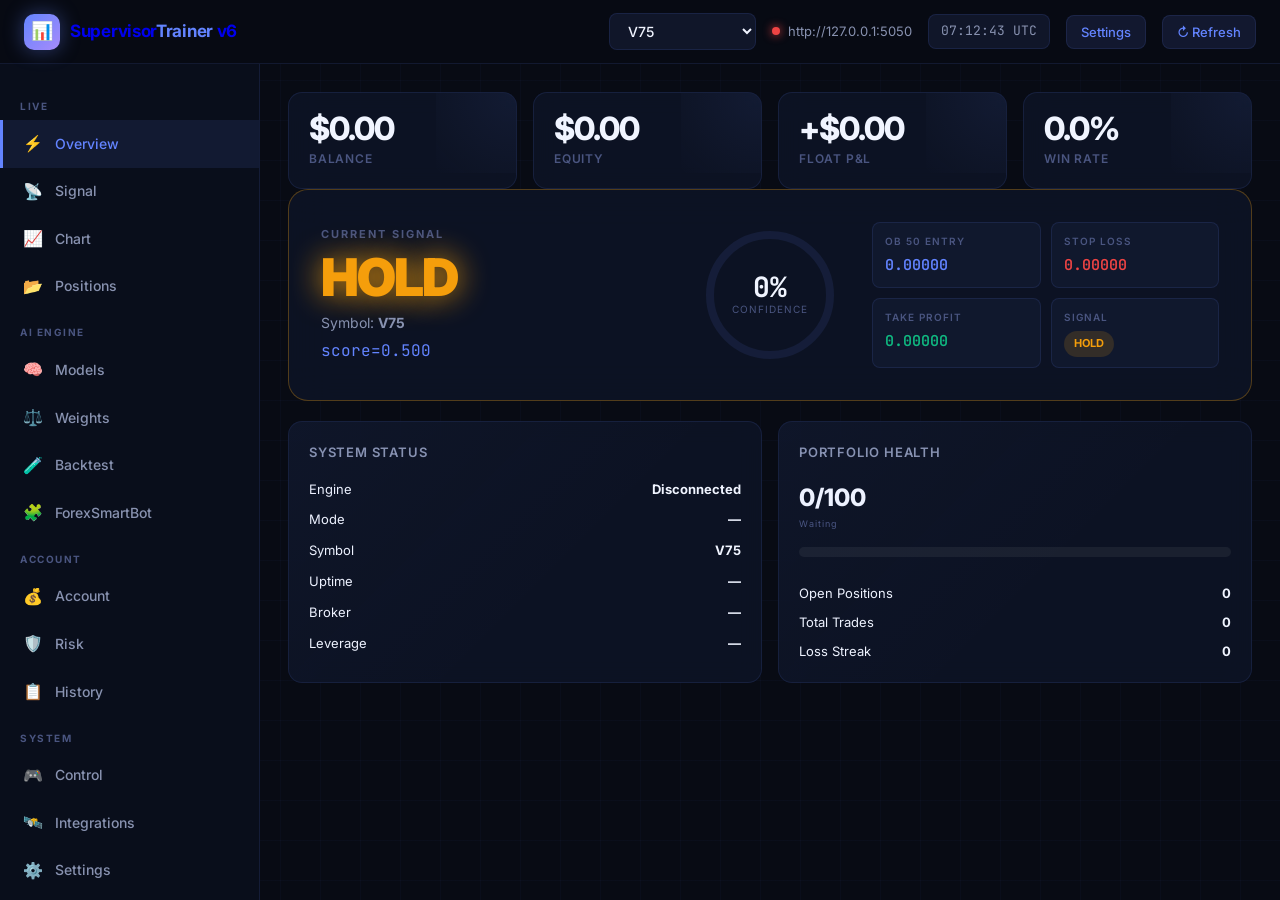
==== commit f1edb6d9: "Connect Supervisor and ForexSmartBot via MT5 shared bridge" ====
--- a/command_center.html
+++ b/command_center.html
@@ -54,10 +54,11 @@
 
     <div class="sidebar-section-label">System</div>
     <div class="sidebar-item" data-section="section-control"><span class="si-icon">🎮</span>Control</div>
+    <div class="sidebar-item" data-section="section-integrations"><span class="si-icon">🛰️</span>Integrations</div>
     <div class="sidebar-item" data-section="section-settings"><span class="si-icon">⚙️</span>Settings</div>
     <div class="sidebar-item" data-section="section-results"><span class="si-icon">🧾</span>Results CSV</div>
     <div class="sidebar-item" data-section="section-log"><span class="si-icon">🖥️</span>Log</div>
-    <div class="sidebar-footer"><div class="sidebar-version">Fast Poll: 2s</div></div>
+    <div class="sidebar-footer"><div class="sidebar-version">Fast Poll: 5s</div></div>
   </aside>
 
   <main class="main">
@@ -167,38 +168,64 @@
         <div class="manual-warning">Manual trading is at your own risk. Rule #1: risk management first.</div>
         <div class="grid-2" style="margin-top:12px">
           <div class="card">
-            <div class="card-header"><div class="card-title">Manual Trading</div></div>
+            <div class="card-header"><div class="card-title">MT5 Market Watch</div></div>
+            <p class="chart-note">Fetched from your MT5 Market Watch. Pick a symbol here to pin the chart without feed updates hijacking the dropdown.</p>
+            <div id="market-watchlist" class="watchlist-grid"></div>
+          </div>
+          <div class="card">
+            <div class="card-header"><div class="card-title">Order Workflow</div></div>
+            <div class="grid-2 compact-grid">
+              <div class="form-group"><label class="form-label">Contract Type</label><select class="form-select" id="manual-order-type"><option value="BUY_MARKET">Buy Market</option><option value="SELL_MARKET">Sell Market</option><option value="BUY_LIMIT">Buy Limit</option><option value="SELL_LIMIT">Sell Limit</option><option value="BUY_STOP">Buy Stop</option><option value="SELL_STOP">Sell Stop</option><option value="BUY_STOP_LIMIT">Buy Stop Limit</option><option value="SELL_STOP_LIMIT">Sell Stop Limit</option></select></div>
+              <div class="form-group"><label class="form-label">Lot</label><input class="form-input" id="manual-lot" type="number" step="0.01" value="0.01" /></div>
+            </div>
+            <div class="btn-row">
+              <button class="btn btn-ghost" id="manual-arm-entry-btn">Arm Entry</button>
+              <button class="btn btn-ghost" id="manual-arm-sl-btn">Arm SL</button>
+              <button class="btn btn-ghost" id="manual-arm-tp-btn">Arm TP</button>
+              <button class="btn btn-ghost" id="manual-reset-lines-btn">Reset Lines</button>
+            </div>
+            <p class="chart-note">Use Entry as the stop trigger. For stop-limit orders, Limit Price is the resting limit that appears after the stop trigger is touched.</p>
+          </div>
+        </div>
+        <div class="grid-2" style="margin-top:12px">
+          <div class="card">
+            <div class="card-header"><div class="card-title">Order Ticket</div></div>
             <div class="form-group"><label class="form-label">Side</label><input class="form-input" id="manual-side-label" value="BUY" readonly /></div>
-            <div class="form-group"><label class="form-label">Lot</label><input class="form-input" id="manual-lot" type="number" step="0.01" value="0.01" /></div>
             <div class="form-group"><label class="form-label">Entry</label><input class="form-input" id="manual-entry" type="number" step="0.00001" /></div>
+            <div class="form-group" id="manual-limit-price-wrap"><label class="form-label">Limit Price</label><input class="form-input" id="manual-limit-price" type="number" step="0.00001" /></div>
             <div class="form-group"><label class="form-label">Stop Loss</label><input class="form-input" id="manual-sl" type="number" step="0.00001" /></div>
             <div class="form-group"><label class="form-label">Take Profit</label><input class="form-input" id="manual-tp" type="number" step="0.00001" /></div>
+            <label class="settings-check"><input id="manual-use-sl" type="checkbox" checked /><span>Use SL line</span></label>
+            <label class="settings-check"><input id="manual-use-tp" type="checkbox" checked /><span>Use TP line</span></label>
+            <div class="grid-2 compact-grid">
+              <div class="form-group"><label class="form-label">Trailing Starts At RR</label><input class="form-input" id="manual-trailing-start" type="number" step="0.1" value="0.5" /></div>
+              <div class="form-group"><label class="form-label">Trailing Step RR</label><input class="form-input" id="manual-trailing-step" type="number" step="0.1" value="0.5" /></div>
+            </div>
             <div class="btn-row">
-              <button class="btn btn-primary" id="manual-buy-btn">Manual Buy</button>
-              <button class="btn btn-danger" id="manual-sell-btn">Manual Sell</button>
-              <button class="btn btn-ghost" id="manual-reset-lines-btn">Reset Drag Lines</button>
+              <button class="btn btn-primary" id="manual-buy-btn">Place Buy</button>
+              <button class="btn btn-danger" id="manual-sell-btn">Place Sell</button>
             </div>
           </div>
           <div class="card">
-            <div class="card-header"><div class="card-title">Drag SL / TP</div></div>
+            <div class="card-header"><div class="card-title">Chart Order Lines</div></div>
             <div id="manual-drag-board" class="manual-drag-board">
               <div class="drag-line drag-entry" id="drag-entry-line">ENTRY</div>
               <div class="drag-line drag-sl" id="drag-sl-line">SL</div>
               <div class="drag-line drag-tp" id="drag-tp-line">TP</div>
             </div>
-            <p class="chart-note">Buy mode: drag SL below and TP above entry. Sell mode: opposite direction.</p>
+            <p class="chart-note" id="manual-drag-help">Buy mode: drag SL below and TP above entry. Sell mode: opposite direction.</p>
           </div>
         </div>
         <div class="card" style="margin-top:12px">
           <div class="card-header"><div class="card-title">Trades On This Chart Symbol</div></div>
-          <div class="table-wrap"><table class="data-table"><thead><tr><th>Ticket</th><th>Type</th><th>Entry</th><th>SL</th><th>TP</th><th>P&amp;L</th></tr></thead><tbody id="chart-positions-tbody"></tbody></table></div>
+          <div class="table-wrap"><table class="data-table"><thead><tr><th>Ticket</th><th>Type</th><th>Entry</th><th>SL</th><th>TP</th><th>P&amp;L</th><th>Action</th></tr></thead><tbody id="chart-positions-tbody"></tbody></table></div>
         </div>
       </div>
     </section>
 
     <section id="section-positions" class="section">
       <div class="card"><div class="card-header"><div class="card-title">Open Positions</div><button class="btn btn-danger btn-sm" data-action="close-all">Close All</button></div>
-        <div class="table-wrap"><table class="data-table"><thead><tr><th>Ticket</th><th>Symbol</th><th>Type</th><th>Lot</th><th>Entry</th><th>SL / TP</th><th>P&amp;L</th></tr></thead><tbody id="positions-tbody"></tbody></table></div>
+        <div class="table-wrap"><table class="data-table"><thead><tr><th>Ticket</th><th>Symbol</th><th>Type</th><th>Lot</th><th>Entry</th><th>SL / TP</th><th>P&amp;L</th><th>Action</th></tr></thead><tbody id="positions-tbody"></tbody></table></div>
       </div>
     </section>
 
@@ -254,6 +281,51 @@
       <div class="card"><div class="card-header"><div class="card-title">Mode</div></div><div class="btn-row"><button class="btn btn-primary" data-action="mode-auto">Full Auto</button><button class="btn btn-ghost" data-action="mode-semi">Signal Only</button><button class="btn btn-ghost" data-action="mode-off">Off</button></div></div>
     </div></section>
 
+    <section id="section-integrations" class="section">
+      <div class="grid-4">
+        <div class="stat-tile"><div class="stat-tile-val" id="int-telegram-status">-</div><div class="stat-tile-label">Telegram</div></div>
+        <div class="stat-tile"><div class="stat-tile-val" id="int-voice-status">-</div><div class="stat-tile-label">Voice</div></div>
+        <div class="stat-tile"><div class="stat-tile-val" id="int-vision-status">-</div><div class="stat-tile-label">Vision</div></div>
+        <div class="stat-tile"><div class="stat-tile-val" id="int-synthetic-status">-</div><div class="stat-tile-label">Synthetic Lab</div></div>
+      </div>
+      <div class="grid-2">
+        <div class="card">
+          <div class="card-header"><div class="card-title">Voice Interface</div></div>
+          <div class="subtle-note">Connected to the copied `voice_interface` module and ready for Telegram/assistant commands.</div>
+          <div class="form-group"><label class="form-label">Prompt</label><input class="form-input" id="voice-text-input" type="text" placeholder="hey rich give me a market briefing" /></div>
+          <div class="btn-row"><button class="btn btn-primary" id="voice-send-btn">Send Voice Prompt</button></div>
+          <pre class="integration-output" id="voice-output">No voice reply yet.</pre>
+        </div>
+        <div class="card">
+          <div class="card-header"><div class="card-title">Vision Structure</div></div>
+          <div class="subtle-note">Uses the copied market structure engine to read candles and return BOS, MSS, OB, FVG and sweep events.</div>
+          <div class="grid-2 compact-grid">
+            <div class="form-group"><label class="form-label">Symbol</label><input class="form-input" id="vision-symbol-input" type="text" value="XAUUSD" /></div>
+            <div class="form-group"><label class="form-label">Timeframe</label><input class="form-input" id="vision-timeframe-input" type="text" value="M15" /></div>
+          </div>
+          <div class="btn-row"><button class="btn btn-primary" id="vision-run-btn">Analyze Structure</button></div>
+          <pre class="integration-output" id="vision-output">No structure events yet.</pre>
+        </div>
+      </div>
+      <div class="card">
+        <div class="card-header"><div class="card-title">Synthetic Lab</div></div>
+        <div class="subtle-note">Run multiple synthetic scenario passes to compare outcome ranges before pushing live changes.</div>
+        <div class="grid-4 compact-grid">
+          <div class="form-group"><label class="form-label">Symbol</label><input class="form-input" id="synthetic-symbol-input" type="text" value="XAUUSD" /></div>
+          <div class="form-group"><label class="form-label">Runs</label><input class="form-input" id="synthetic-runs-input" type="number" value="8" /></div>
+          <div class="form-group"><label class="form-label">Days</label><input class="form-input" id="synthetic-days-input" type="number" value="30" /></div>
+          <div class="form-group"><label class="form-label">Seed</label><input class="form-input" id="synthetic-seed-input" type="number" value="4242" /></div>
+        </div>
+        <div class="btn-row"><button class="btn btn-primary" id="synthetic-run-btn">Run Synthetic Lab</button></div>
+        <div class="table-wrap">
+          <table class="data-table">
+            <thead><tr><th>Run</th><th>Trades</th><th>Win Rate</th><th>ROI</th><th>Max DD</th><th>Ending Balance</th><th>Bias</th></tr></thead>
+            <tbody id="synthetic-tbody"></tbody>
+          </table>
+        </div>
+      </div>
+    </section>
+
     <section id="section-settings" class="section">
       <div class="grid-2">
         <div class="card">
@@ -282,7 +354,7 @@
           </div>
           <label class="settings-check">
             <input id="settings-auto-symbol" type="checkbox" checked />
-            <span>Auto sync selected symbol from backend / ingest</span>
+            <span>Auto sync selected symbol from attached MT chart only</span>
           </label>
         </div>
 
--- a/style.css
+++ b/style.css
@@ -159,6 +159,23 @@
   background: transparent;
 }
 
+.compact-grid { align-items: end; }
+
+.integration-output {
+  margin-top: 12px;
+  padding: 14px;
+  border-radius: var(--radius-sm);
+  border: 1px solid var(--border);
+  background: rgba(4, 8, 18, 0.92);
+  color: var(--text-primary);
+  font-family: var(--mono);
+  font-size: 12px;
+  line-height: 1.6;
+  min-height: 140px;
+  white-space: pre-wrap;
+  word-break: break-word;
+}
+
 .nav-time {
   font-family: var(--mono); font-size: 13px;
   color: var(--text-sec);
@@ -331,7 +348,6 @@
   align-items: center; gap: 32px;
 }
 
-.hero-left {}
 .hero-label {
   font-size: 11px; font-weight: 700; letter-spacing: 2px;
   text-transform: uppercase; color: var(--text-muted); margin-bottom: 8px;
@@ -378,7 +394,6 @@
 .conf-ring-label { font-size: 10px; color: var(--text-muted); letter-spacing: 1px; }
 
 /* Hero right — ICT levels */
-.hero-right {}
 .ict-grid {
   display: grid; grid-template-columns: 1fr 1fr; gap: 10px;
 }
@@ -860,7 +875,7 @@
 }
 
 .drag-line::after {
-  content: attr(id);
+  content: attr(data-label);
   position: absolute;
   right: 0;
   top: -14px;
@@ -871,7 +886,7 @@
 .drag-entry {
   top: 50%;
   background: var(--accent);
-  cursor: default;
+  cursor: ns-resize;
 }
 .drag-entry::after { content: "ENTRY"; color: var(--accent); }
 
@@ -897,6 +912,50 @@
   inset: 0;
   opacity: 0;
   cursor: pointer;
+}
+
+.watchlist-grid {
+  display: grid;
+  grid-template-columns: repeat(auto-fill, minmax(120px, 1fr));
+  gap: 10px;
+}
+
+.watchlist-chip {
+  border: 1px solid var(--border);
+  background: rgba(99, 132, 255, 0.08);
+  color: var(--text-primary);
+  border-radius: var(--radius-sm);
+  padding: 10px 12px;
+  font-family: var(--mono);
+  font-size: 12px;
+  cursor: pointer;
+  transition: all 0.2s;
+  text-align: left;
+}
+
+.watchlist-chip:hover,
+.watchlist-chip.active {
+  border-color: var(--accent);
+  color: var(--accent);
+  background: rgba(99, 132, 255, 0.14);
+  box-shadow: var(--glow-accent);
+}
+
+.watchlist-chip small {
+  display: block;
+  margin-top: 4px;
+  color: var(--text-muted);
+  font-family: var(--sans);
+  font-size: 10px;
+}
+
+.drag-line.is-armed {
+  height: 4px;
+  box-shadow: 0 0 0 1px rgba(255,255,255,0.2), 0 0 10px currentColor;
+}
+
+#manual-limit-price-wrap.hidden {
+  display: none;
 }
 
 .settings-state-grid {
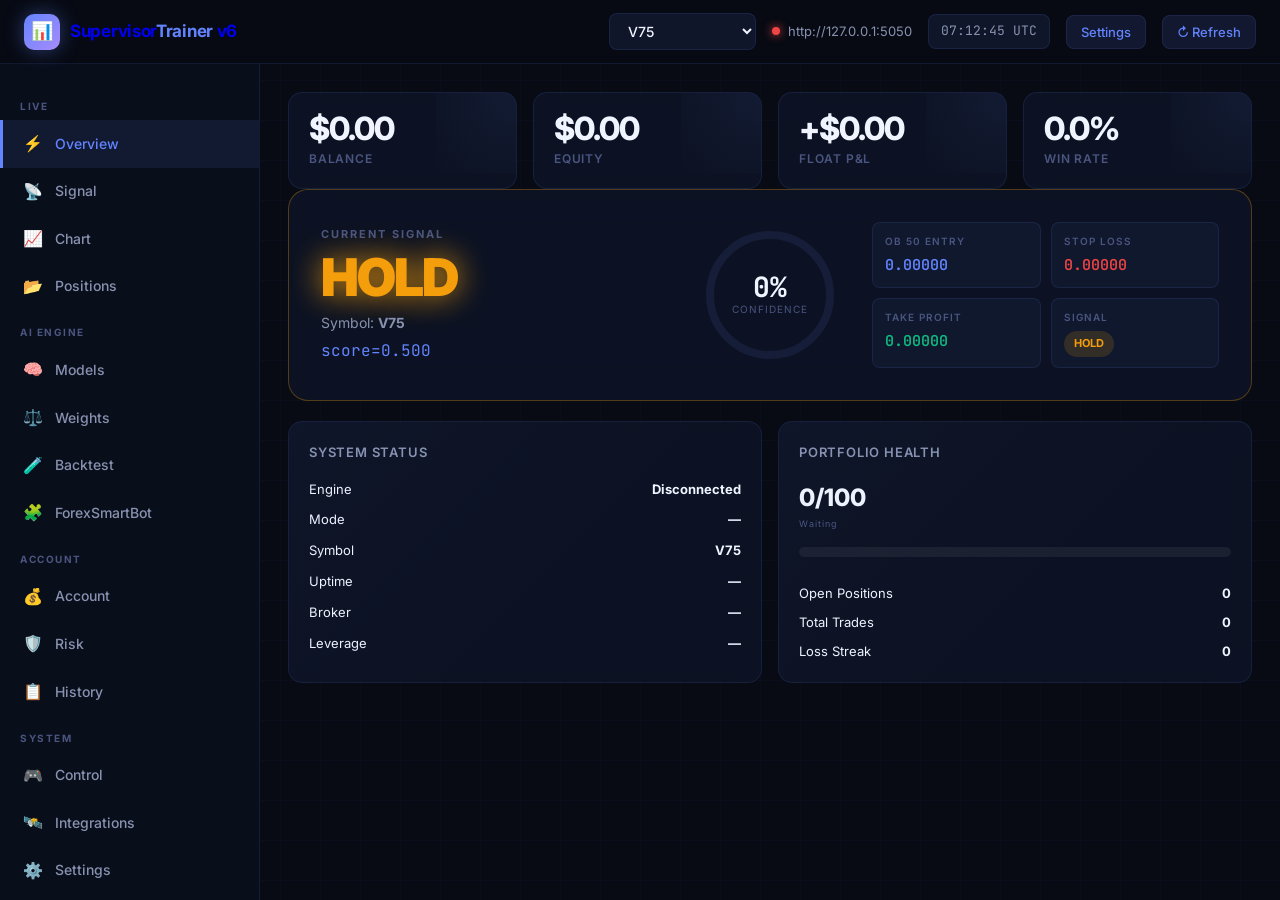
==== commit 0d92c411: "Harden static hosting flow and polish ForexSmartBot web UI" ====
--- a/command_center.html
+++ b/command_center.html
@@ -3,6 +3,7 @@
 <head>
   <meta charset="UTF-8" />
   <meta name="viewport" content="width=device-width,initial-scale=1" />
+  <meta name="default-bridge" content="" />
   <title>SupervisorTrainer Command Center v6</title>
   <link rel="stylesheet" href="./style.css" />
 </head>
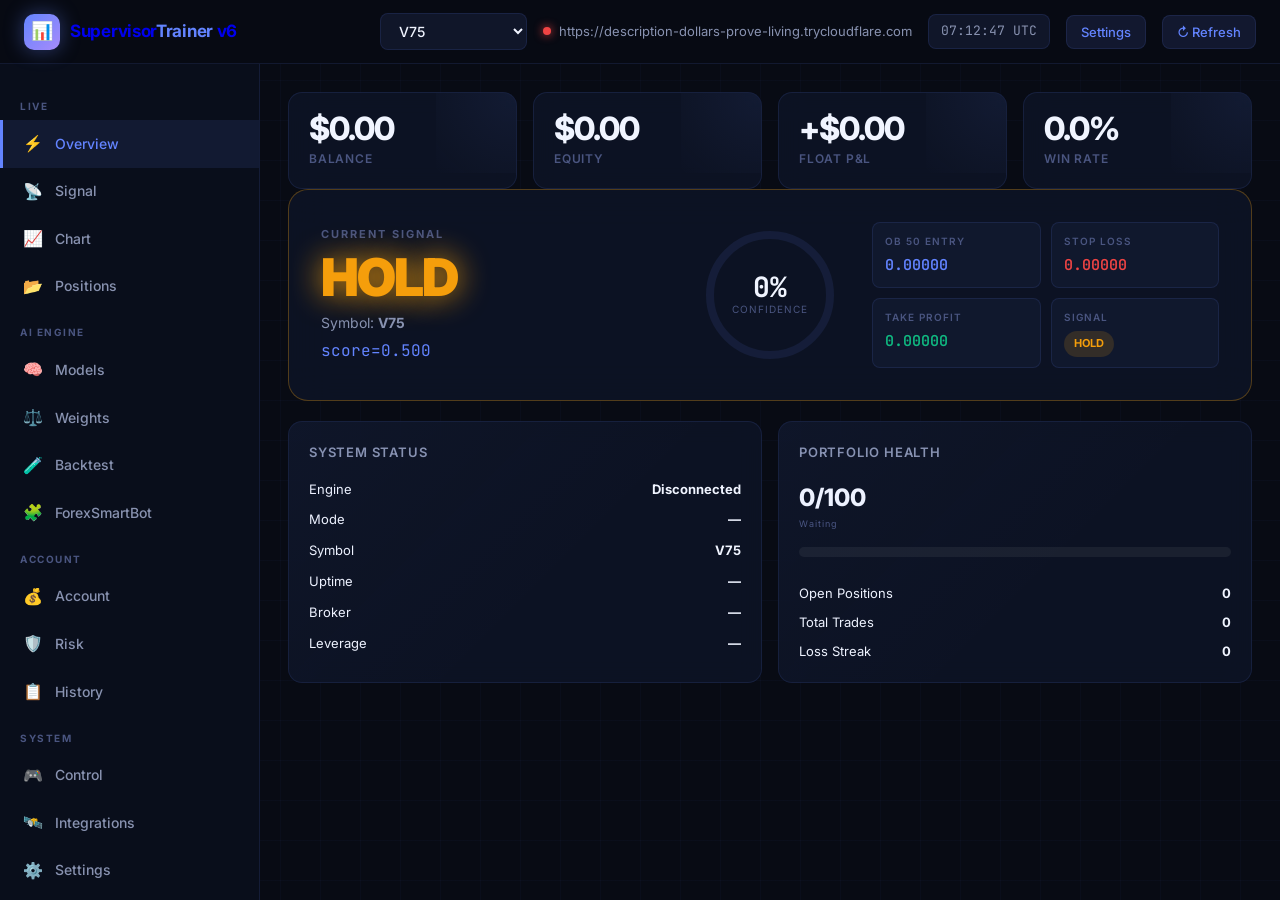
==== commit 3e19c0a8: "Set default Cloudflare bridge for hosted dashboards" ====
--- a/command_center.html
+++ b/command_center.html
@@ -3,7 +3,7 @@
 <head>
   <meta charset="UTF-8" />
   <meta name="viewport" content="width=device-width,initial-scale=1" />
-  <meta name="default-bridge" content="" />
+  <meta name="default-bridge" content="https://description-dollars-prove-living.trycloudflare.com" />
   <title>SupervisorTrainer Command Center v6</title>
   <link rel="stylesheet" href="./style.css" />
 </head>
